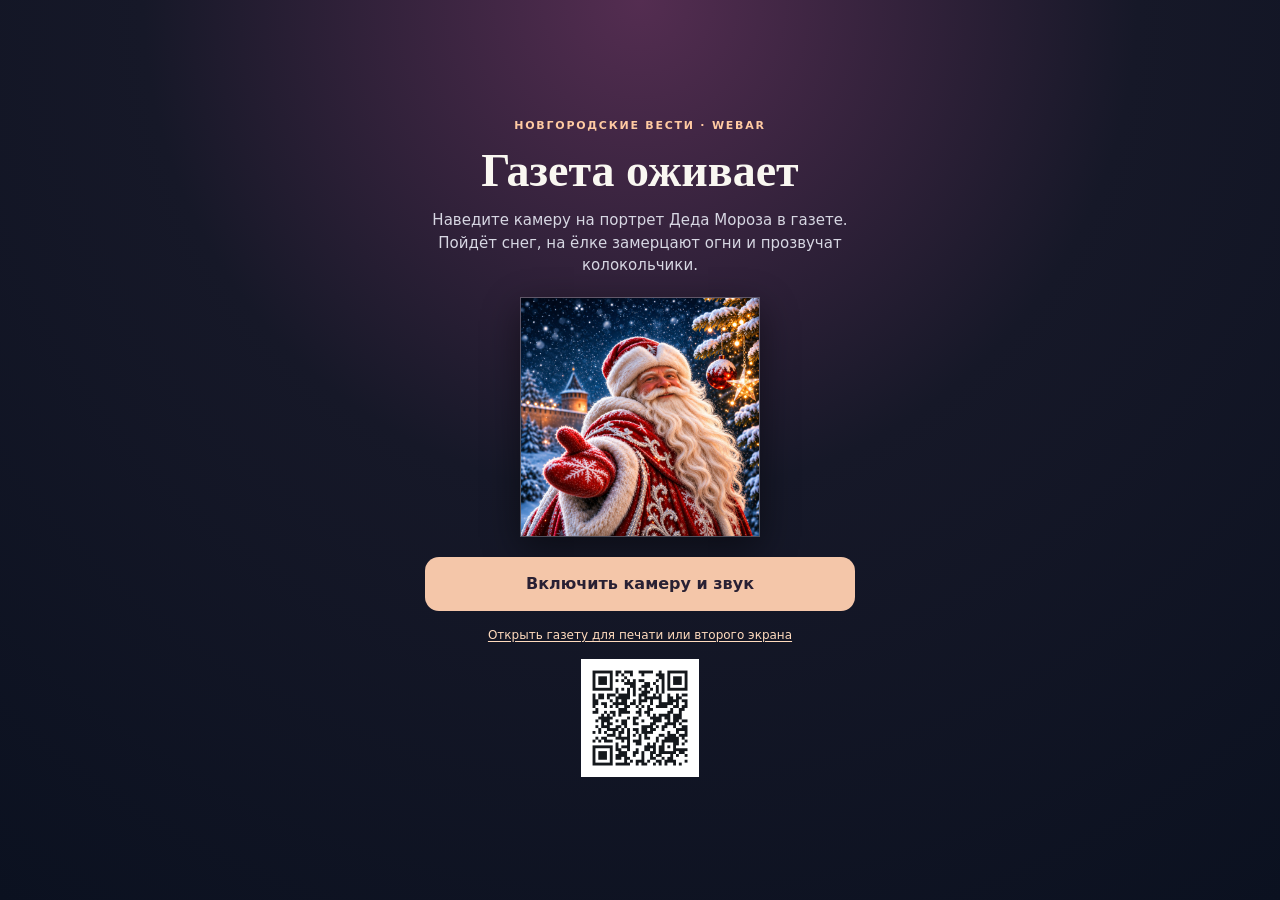
==== ar.html @ ddd4baa5 "Publish the clean winter illustration, printed QR and tap-to-start AR sound" ====
<!doctype html>
<html lang="ru">
<head>
  <meta charset="utf-8" />
  <meta name="viewport" content="width=device-width, initial-scale=1.0, viewport-fit=cover" />
  <meta name="theme-color" content="#161828" />
  <title>Оживи обложку — Новгородские Вести</title>
  <link rel="stylesheet" href="assets/winter-camera-2cb4a112.css" />
</head>
<body>
  <main id="intro" class="intro">
    <div class="panel">
      <div class="eyebrow">Новгородские Вести · WebAR</div>
      <h1>Газета оживает</h1>
      <p>Наведите камеру на портрет Деда Мороза в газете. Пойдёт снег, на ёлке замерцают огни и прозвучат колокольчики.</p>
      <img class="cover-preview" src="assets/winter-illustration.jpg" alt="Дед Мороз у новогодней ёлки" />
      <button type="button" id="startButton" class="primary">Включить камеру и звук</button>
      <p class="note"><a href="./assets/winter-newspaper.jpg">Открыть газету для печати или второго экрана</a></p>
      <a class="qr-link" href="./assets/winter-qr.png"><img src="./assets/winter-qr.png" width="118" height="118" alt="QR-код для открытия AR на телефоне"></a>
    </div>
  </main>

  <section id="cameraStage" aria-label="Камера дополненной реальности" hidden>
    <video id="camera" autoplay playsinline muted disablepictureinpicture disableremoteplayback aria-label="Изображение с камеры"></video>
    <canvas id="effectsCanvas" width="512" height="512" aria-hidden="true" hidden></canvas>
    <div class="hud">
      <div class="status" role="status"><span aria-label="Дополненная реальность">AR</span><span id="status"></span></div>
      <div class="controls">
        <button type="button" id="soundButton" class="secondary" aria-pressed="false">Включить звук</button>
        <button type="button" id="stopButton" class="secondary">Закрыть</button>
      </div>
      <div class="hint">
        <p id="detail" aria-live="polite"></p>
        <button type="button" id="retryButton" class="secondary" hidden></button>
      </div>
    </div>
  </section>
  <script src="assets/winter-effects-70c3dadb.js"></script>
  <script src="assets/winter-camera-bfb32f8c.js"></script>
</body>
</html>
---- assets/winter-camera-2cb4a112.css ----
:root{color-scheme:dark;font-family:system-ui,-apple-system,'Segoe UI',sans-serif;}
*{box-sizing:border-box}html,body{height:100%;margin:0;background:#0b1120;color:#f9f7f1;overscroll-behavior:none}
.intro{position:fixed;z-index:30;inset:0;overflow-y:auto;display:flex;align-items:flex-start;justify-content:center;padding:32px 18px;background:radial-gradient(circle at top,#542d51 0%,#161828 45%,#0b1120 100%)}
.panel{max-width:430px;width:100%;text-align:center;margin:auto}
.eyebrow{text-transform:uppercase;letter-spacing:.16em;font-size:11px;color:#ffcaa2;font-weight:750}
h1{font-family:Georgia,serif;line-height:1.1;font-size:clamp(33px,8vw,46px);margin:14px 0 12px}
p{font-size:15px;line-height:1.5;color:#d7d7e3;margin:0 0 20px}
.cover-preview{display:block;width:min(240px,64vw);max-height:43vh;object-fit:contain;margin:15px auto 20px;border:1px solid #ffffff40;box-shadow:0 12px 35px #0007}
button{font:inherit;font-weight:750;border-radius:14px;border:0;cursor:pointer}
.primary{display:block;width:100%;min-height:54px;padding:12px 20px;background:#f4c6a9;color:#292033}
.primary:disabled{opacity:.6;cursor:wait}.secondary{background:#ffffffdf;color:#141521;padding:11px 14px;font-size:14px}
.note{font-size:12px;color:#b2b1c4;margin:15px 0 0}.error{font-size:13px;color:#ffc0bd;margin-top:12px;min-height:1em}
.hud{position:fixed;inset:0;z-index:20;pointer-events:none;display:grid;grid-template-columns:minmax(0,1fr) auto;gap:8px;align-content:start;align-items:start;padding:max(12px,env(safe-area-inset-top)) 12px}
[hidden]{display:none!important}
.status{justify-self:start;border:1px solid #ffffff44;background:#111827c9;backdrop-filter:blur(9px);border-radius:999px;padding:10px 14px;font-size:13px}
.secondary{pointer-events:auto}
.hint{position:absolute;bottom:max(18px,calc(env(safe-area-inset-bottom) + 14px));left:18px;right:18px;pointer-events:none;text-align:center;text-shadow:0 1px 5px #000;background:#111827bb;border-radius:12px;padding:10px 12px;font-size:13px}
#cameraStage{position:fixed;inset:0;overflow:hidden;background:#0b1120}
#camera{display:block;width:100%;height:100%;object-fit:cover}
#effectsCanvas{position:absolute;left:0;top:0;transform-origin:0 0;pointer-events:none}
.hint p{margin:0;font-size:14px;color:#fff}
.hint button{margin-top:10px}
.status span:first-child{font-weight:750;border-right:1px solid #ffffff60;padding-right:.55rem;margin-right:.55rem}

.note a{color:#ffdbbe;text-underline-offset:.2em}
.qr-link{display:inline-block;margin-top:15px;line-height:0}
.qr-link img{max-width:100%;height:auto}
.controls{display:flex;flex-wrap:wrap;justify-content:flex-end;gap:6px;max-width:65vw}
@media(max-width:440px){.controls .secondary{padding:9px 10px;font-size:13px}}
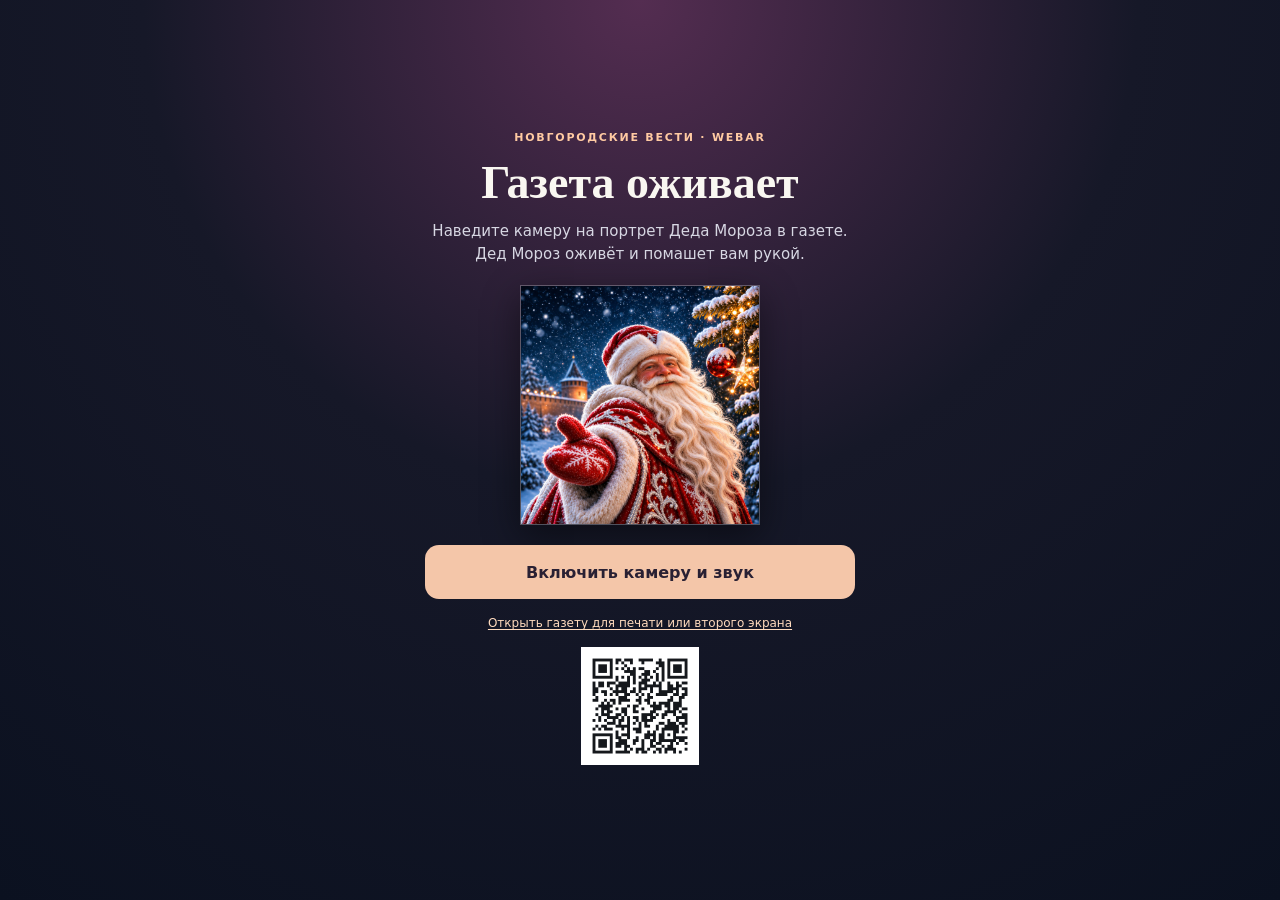
==== commit c19d501a: "Play the looping Santa video on the tracked newspaper portrait" ====
--- a/ar.html
+++ b/ar.html
@@ -5,14 +5,14 @@
   <meta name="viewport" content="width=device-width, initial-scale=1.0, viewport-fit=cover" />
   <meta name="theme-color" content="#161828" />
   <title>Оживи обложку — Новгородские Вести</title>
-  <link rel="stylesheet" href="assets/winter-camera-2cb4a112.css" />
+  <link rel="stylesheet" href="assets/winter-camera-14732513.css" />
 </head>
 <body>
   <main id="intro" class="intro">
     <div class="panel">
       <div class="eyebrow">Новгородские Вести · WebAR</div>
       <h1>Газета оживает</h1>
-      <p>Наведите камеру на портрет Деда Мороза в газете. Пойдёт снег, на ёлке замерцают огни и прозвучат колокольчики.</p>
+      <p>Наведите камеру на портрет Деда Мороза в газете. Дед Мороз оживёт и помашет вам рукой.</p>
       <img class="cover-preview" src="assets/winter-illustration.jpg" alt="Дед Мороз у новогодней ёлки" />
       <button type="button" id="startButton" class="primary">Включить камеру и звук</button>
       <p class="note"><a href="./assets/winter-newspaper.jpg">Открыть газету для печати или второго экрана</a></p>
@@ -22,7 +22,7 @@
 
   <section id="cameraStage" aria-label="Камера дополненной реальности" hidden>
     <video id="camera" autoplay playsinline muted disablepictureinpicture disableremoteplayback aria-label="Изображение с камеры"></video>
-    <canvas id="effectsCanvas" width="512" height="512" aria-hidden="true" hidden></canvas>
+    <div id="portraitPlane" aria-hidden="true" hidden></div>
     <div class="hud">
       <div class="status" role="status"><span aria-label="Дополненная реальность">AR</span><span id="status"></span></div>
       <div class="controls">
@@ -35,7 +35,6 @@
       </div>
     </div>
   </section>
-  <script src="assets/winter-effects-70c3dadb.js"></script>
-  <script src="assets/winter-camera-bfb32f8c.js"></script>
+  <script src="assets/winter-camera-7b95b57c.js"></script>
 </body>
 </html>
--- a/assets/winter-camera-14732513.css
+++ b/assets/winter-camera-14732513.css
@@ -0,0 +1,31 @@
+:root{color-scheme:dark;font-family:system-ui,-apple-system,'Segoe UI',sans-serif;}
+*{box-sizing:border-box}html,body{height:100%;margin:0;background:#0b1120;color:#f9f7f1;overscroll-behavior:none}
+.intro{position:fixed;z-index:30;inset:0;overflow-y:auto;display:flex;align-items:flex-start;justify-content:center;padding:32px 18px;background:radial-gradient(circle at top,#542d51 0%,#161828 45%,#0b1120 100%)}
+.panel{max-width:430px;width:100%;text-align:center;margin:auto}
+.eyebrow{text-transform:uppercase;letter-spacing:.16em;font-size:11px;color:#ffcaa2;font-weight:750}
+h1{font-family:Georgia,serif;line-height:1.1;font-size:clamp(33px,8vw,46px);margin:14px 0 12px}
+p{font-size:15px;line-height:1.5;color:#d7d7e3;margin:0 0 20px}
+.cover-preview{display:block;width:min(240px,64vw);max-height:43vh;object-fit:contain;margin:15px auto 20px;border:1px solid #ffffff40;box-shadow:0 12px 35px #0007}
+button{font:inherit;font-weight:750;border-radius:14px;border:0;cursor:pointer}
+.primary{display:block;width:100%;min-height:54px;padding:12px 20px;background:#f4c6a9;color:#292033}
+.primary:disabled{opacity:.6;cursor:wait}.secondary{background:#ffffffdf;color:#141521;padding:11px 14px;font-size:14px}
+.note{font-size:12px;color:#b2b1c4;margin:15px 0 0}.error{font-size:13px;color:#ffc0bd;margin-top:12px;min-height:1em}
+.hud{position:fixed;inset:0;z-index:20;pointer-events:none;display:grid;grid-template-columns:minmax(0,1fr) auto;gap:8px;align-content:start;align-items:start;padding:max(12px,env(safe-area-inset-top)) 12px}
+[hidden]{display:none!important}
+.status{justify-self:start;border:1px solid #ffffff44;background:#111827c9;backdrop-filter:blur(9px);border-radius:999px;padding:10px 14px;font-size:13px}
+.secondary{pointer-events:auto}
+.hint{position:absolute;bottom:max(18px,calc(env(safe-area-inset-bottom) + 14px));left:18px;right:18px;pointer-events:none;text-align:center;text-shadow:0 1px 5px #000;background:#111827bb;border-radius:12px;padding:10px 12px;font-size:13px}
+#cameraStage{position:fixed;inset:0;overflow:hidden;background:#0b1120}
+#camera{display:block;width:100%;height:100%;object-fit:cover}
+#portraitPlane{position:absolute;left:0;top:0;transform-origin:0 0;overflow:hidden;pointer-events:none;opacity:0}
+#portraitPlane.playing{opacity:1}
+#portraitPlane video{display:block;width:512px;height:512px;object-fit:fill}
+.hint p{margin:0;font-size:14px;color:#fff}
+.hint button{margin-top:10px}
+.status span:first-child{font-weight:750;border-right:1px solid #ffffff60;padding-right:.55rem;margin-right:.55rem}
+
+.note a{color:#ffdbbe;text-underline-offset:.2em}
+.qr-link{display:inline-block;margin-top:15px;line-height:0}
+.qr-link img{max-width:100%;height:auto}
+.controls{display:flex;flex-wrap:wrap;justify-content:flex-end;gap:6px;max-width:65vw}
+@media(max-width:440px){.controls .secondary{padding:9px 10px;font-size:13px}}
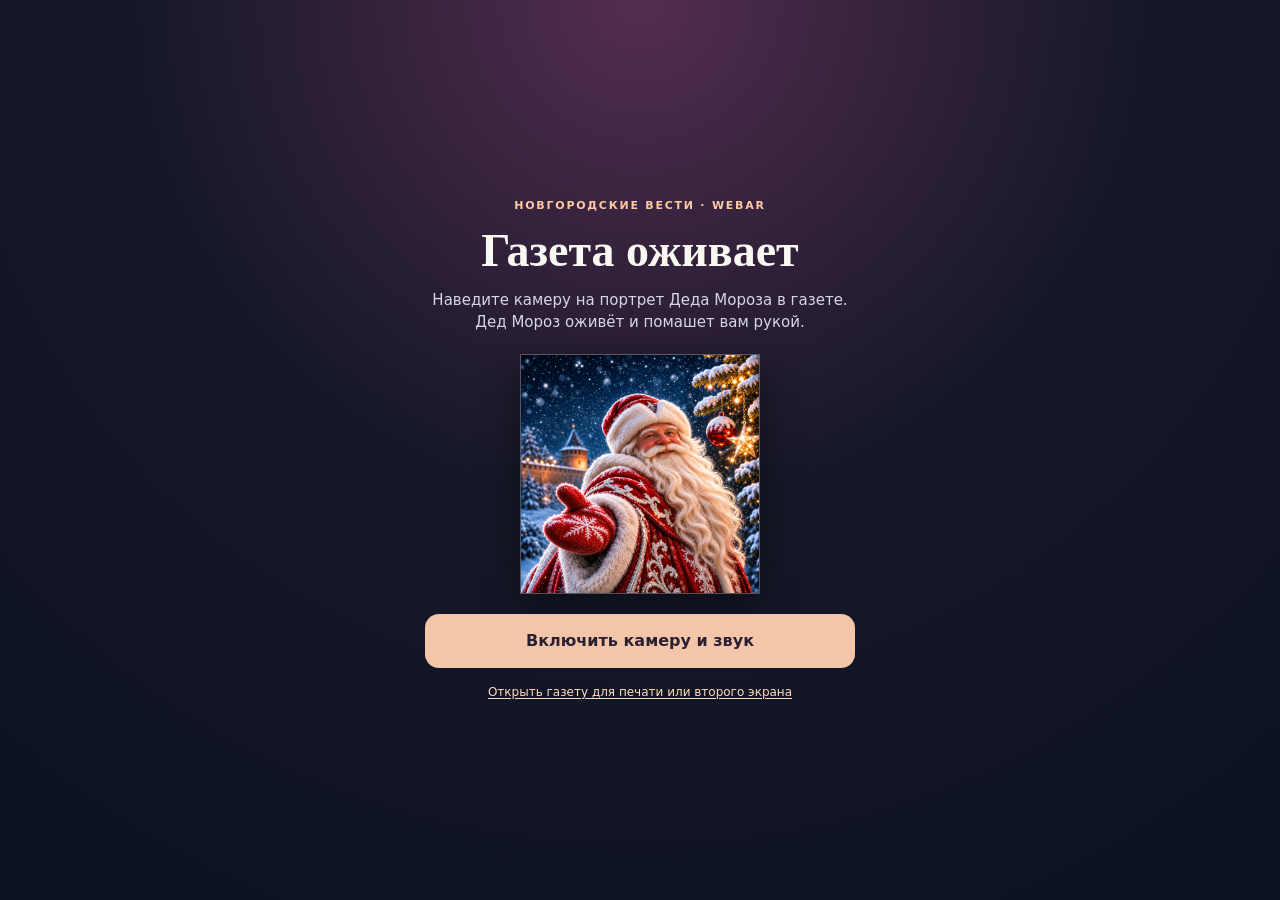
==== commit 12bfe74a: "Print the QR for the AR video page and remove the on-screen QR" ====
--- a/ar.html
+++ b/ar.html
@@ -1,40 +1,10 @@
 <!doctype html>
 <html lang="ru">
 <head>
-  <meta charset="utf-8" />
-  <meta name="viewport" content="width=device-width, initial-scale=1.0, viewport-fit=cover" />
-  <meta name="theme-color" content="#161828" />
-  <title>Оживи обложку — Новгородские Вести</title>
-  <link rel="stylesheet" href="assets/winter-camera-14732513.css" />
+  <meta charset="utf-8">
+  <meta name="viewport" content="width=device-width, initial-scale=1">
+  <meta http-equiv="refresh" content="0; url=./portrait.html">
+  <title>Газета оживает — Новгородские Вести</title>
 </head>
-<body>
-  <main id="intro" class="intro">
-    <div class="panel">
-      <div class="eyebrow">Новгородские Вести · WebAR</div>
-      <h1>Газета оживает</h1>
-      <p>Наведите камеру на портрет Деда Мороза в газете. Дед Мороз оживёт и помашет вам рукой.</p>
-      <img class="cover-preview" src="assets/winter-illustration.jpg" alt="Дед Мороз у новогодней ёлки" />
-      <button type="button" id="startButton" class="primary">Включить камеру и звук</button>
-      <p class="note"><a href="./assets/winter-newspaper.jpg">Открыть газету для печати или второго экрана</a></p>
-      <a class="qr-link" href="./assets/winter-qr.png"><img src="./assets/winter-qr.png" width="118" height="118" alt="QR-код для открытия AR на телефоне"></a>
-    </div>
-  </main>
-
-  <section id="cameraStage" aria-label="Камера дополненной реальности" hidden>
-    <video id="camera" autoplay playsinline muted disablepictureinpicture disableremoteplayback aria-label="Изображение с камеры"></video>
-    <div id="portraitPlane" aria-hidden="true" hidden></div>
-    <div class="hud">
-      <div class="status" role="status"><span aria-label="Дополненная реальность">AR</span><span id="status"></span></div>
-      <div class="controls">
-        <button type="button" id="soundButton" class="secondary" aria-pressed="false">Включить звук</button>
-        <button type="button" id="stopButton" class="secondary">Закрыть</button>
-      </div>
-      <div class="hint">
-        <p id="detail" aria-live="polite"></p>
-        <button type="button" id="retryButton" class="secondary" hidden></button>
-      </div>
-    </div>
-  </section>
-  <script src="assets/winter-camera-7b95b57c.js"></script>
-</body>
+<body><a href="./portrait.html" target="_top">Открыть «Газета оживает»</a></body>
 </html>
